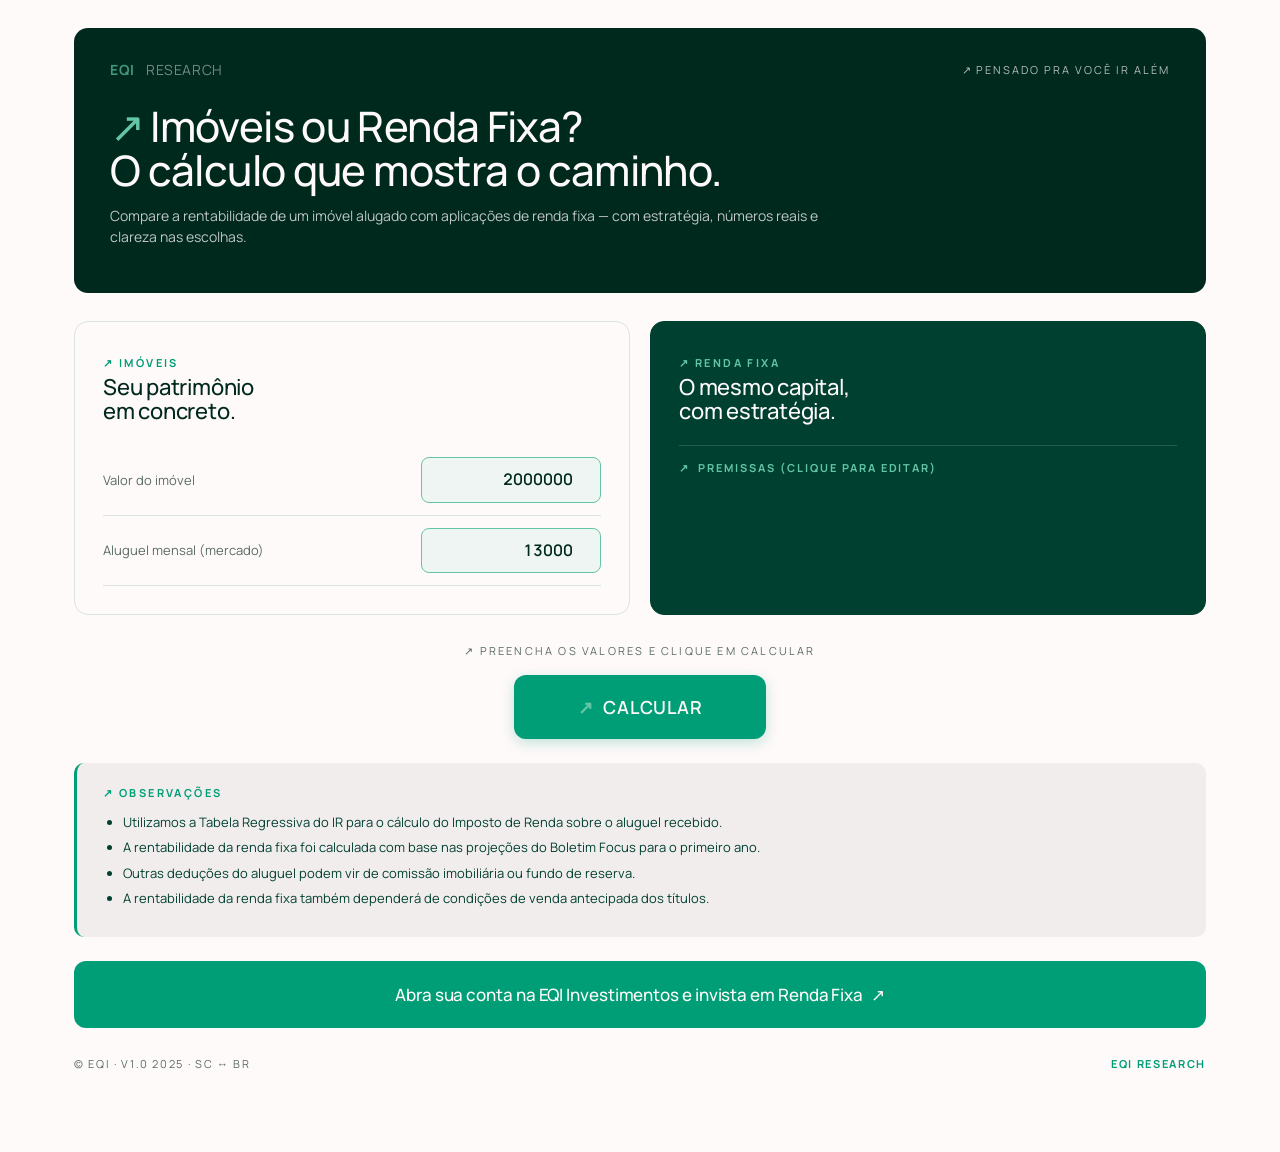
==== index.html @ 1bf3e89f "Add Calculadora de Imoveis x Renda Fixa (HTML) Versao web da planilha original com identidade visual" ====
<!DOCTYPE html>
<html lang="pt-BR">
<head>
<meta charset="UTF-8">
<meta name="viewport" content="width=device-width, initial-scale=1.0">
<title>Calculadora de Imóveis x Renda Fixa — EQI Research</title>
<link rel="preconnect" href="https://fonts.googleapis.com">
<link rel="preconnect" href="https://fonts.gstatic.com" crossorigin>
<link href="https://fonts.googleapis.com/css2?family=Manrope:wght@300;400;500;600;700;800&display=swap" rel="stylesheet">
<style>
  :root {
    /* EQI Brand Book v1.0 — Paleta institucional */
    --off-white:        #FFFAFA;
    --neutro-claro:     #F2EDED;
    --neutro-verde:     #D9E3E0;
    --verde-claro:      #63C6A5;
    --verde:            #009E76;   /* Verde institucional · Pantone 338 */
    --verde-escuro:     #004031;   /* Pantone 3405 */
    --verde-muito-esc:  #00291E;   /* Pantone 3425 */

    --ink:              var(--verde-muito-esc);
    --muted:            #5a6b66;
    --line:             #D9E3E0;
    --warn:             #b85c3a;

    --ff: 'Aeonik', 'Manrope', -apple-system, BlinkMacSystemFont, 'Segoe UI', Helvetica, Arial, sans-serif;
  }

  * { box-sizing: border-box; }
  html, body { margin: 0; padding: 0; }
  body {
    font-family: var(--ff);
    background: var(--off-white);
    color: var(--ink);
    line-height: 1.45;
    font-weight: 400;
    -webkit-font-smoothing: antialiased;
  }

  .wrap {
    max-width: 1180px;
    margin: 0 auto;
    padding: 28px 24px 80px;
  }

  /* ─── HEADER ─────────────────────────────────────────────── */
  header.brand {
    background: var(--verde-muito-esc);
    color: var(--off-white);
    border-radius: 14px;
    padding: 32px 36px;
    margin-bottom: 28px;
    position: relative;
    overflow: hidden;
  }
  .brand-top {
    display: flex;
    justify-content: space-between;
    align-items: center;
    font-size: 11px;
    letter-spacing: 0.18em;
    text-transform: uppercase;
    opacity: 0.7;
    margin-bottom: 24px;
  }
  .brand-mark {
    font-weight: 700;
    color: var(--verde-claro);
    letter-spacing: 0.04em;
    font-size: 14px;
  }
  .brand-mark span { color: var(--off-white); opacity: 0.65; font-weight: 400; margin-left: 8px; }
  header.brand h1 {
    margin: 0;
    font-size: clamp(28px, 4vw, 42px);
    font-weight: 500;
    letter-spacing: -0.015em;
    line-height: 1.05;
    max-width: 820px;
  }
  header.brand h1 .arrow { color: var(--verde-claro); margin-right: 6px; }
  .brand-sub {
    margin-top: 14px;
    font-size: 14px;
    opacity: 0.75;
    max-width: 720px;
  }

  /* ─── SECTION LABELS (chapéus em caixa alta) ─────────────── */
  .chapeu {
    display: inline-block;
    font-size: 11px;
    font-weight: 700;
    letter-spacing: 0.22em;
    text-transform: uppercase;
    color: var(--verde);
    margin-bottom: 4px;
  }

  /* ─── GRID PRINCIPAL ─────────────────────────────────────── */
  .grid {
    display: grid;
    grid-template-columns: 1fr 1fr;
    gap: 20px;
  }
  @media (max-width: 880px) { .grid { grid-template-columns: 1fr; } }

  .card {
    background: var(--off-white);
    border: 1px solid var(--line);
    border-radius: 14px;
    padding: 28px;
  }
  .card.dark {
    background: var(--verde-escuro);
    color: var(--off-white);
    border-color: var(--verde-escuro);
  }
  .card.dark .chapeu { color: var(--verde-claro); }
  .card.dark .row { border-color: rgba(255,250,250,0.12); }
  .card.dark .row label { color: rgba(255,250,250,0.7); }

  .card h2 {
    margin: 0 0 22px;
    font-size: 22px;
    font-weight: 500;
    letter-spacing: -0.01em;
    line-height: 1.1;
  }
  .card h2 .arrow { color: var(--verde-claro); margin-right: 4px; }

  /* ─── ROWS ───────────────────────────────────────────────── */
  .row {
    display: flex;
    justify-content: space-between;
    align-items: center;
    gap: 14px;
    padding: 12px 0;
    border-bottom: 1px solid var(--line);
  }
  .row:last-child { border-bottom: none; }
  .row label {
    color: var(--muted);
    font-size: 13px;
    flex: 1;
    font-weight: 400;
  }
  .row .val {
    font-weight: 600;
    font-size: 15px;
    text-align: right;
    font-variant-numeric: tabular-nums;
    min-width: 140px;
  }
  .row.highlight .val { font-size: 18px; color: var(--verde); font-weight: 700; }
  .card.dark .row.highlight .val { color: var(--verde-claro); }

  input[type=number] {
    width: 180px;
    padding: 10px 12px;
    border: 1px solid var(--verde-claro);
    background: rgba(99,198,165,0.10);
    border-radius: 8px;
    font: inherit;
    font-weight: 600;
    text-align: right;
    color: var(--verde-muito-esc);
    font-variant-numeric: tabular-nums;
    transition: all 0.15s;
  }
  input[type=number]:focus {
    outline: none;
    border-color: var(--verde);
    background: rgba(99,198,165,0.18);
    box-shadow: 0 0 0 3px rgba(0,158,118,0.15);
  }
  .card.dark input[type=number] {
    color: var(--off-white);
    background: rgba(99,198,165,0.12);
    border-color: rgba(99,198,165,0.45);
  }
  .card.dark input[type=number]:focus {
    background: rgba(99,198,165,0.22);
    border-color: var(--verde-claro);
    box-shadow: 0 0 0 3px rgba(99,198,165,0.20);
  }

  /* ─── HERO NUMBER (números expressivos — filosofia EQI) ──── */
  .hero-number {
    background: var(--neutro-verde);
    border-radius: 14px;
    padding: 24px 28px;
    margin: 20px 0;
    display: grid;
    grid-template-columns: 1fr 1fr;
    gap: 24px;
    align-items: end;
  }
  .hero-number .stat .lbl {
    font-size: 10px;
    letter-spacing: 0.2em;
    text-transform: uppercase;
    color: var(--verde-escuro);
    opacity: 0.7;
    margin-bottom: 6px;
  }
  .hero-number .stat .num {
    font-size: clamp(28px, 5vw, 44px);
    font-weight: 500;
    line-height: 1;
    color: var(--verde-muito-esc);
    letter-spacing: -0.02em;
    font-variant-numeric: tabular-nums;
  }
  .hero-number .stat .num small {
    font-size: 0.45em;
    color: var(--verde);
    font-weight: 600;
    margin-left: 6px;
    vertical-align: middle;
  }

  /* ─── RENDA FIXA CARDS ───────────────────────────────────── */
  .rf-grid {
    display: grid;
    grid-template-columns: repeat(3, 1fr);
    gap: 14px;
    margin-top: 20px;
  }
  @media (max-width: 760px) { .rf-grid { grid-template-columns: 1fr; } }
  .rf-card {
    border: 1px solid rgba(255,250,250,0.18);
    border-radius: 10px;
    padding: 18px;
    background: rgba(255,250,250,0.04);
  }
  .rf-card h3 {
    margin: 0 0 14px;
    font-size: 12px;
    text-transform: uppercase;
    letter-spacing: 0.12em;
    font-weight: 700;
    color: var(--verde-claro);
    padding-bottom: 10px;
    border-bottom: 1px solid rgba(255,250,250,0.12);
  }
  .rf-card .line {
    display: flex;
    justify-content: space-between;
    align-items: center;
    font-size: 12px;
    padding: 5px 0;
    color: rgba(255,250,250,0.85);
    font-variant-numeric: tabular-nums;
  }
  .rf-card .line span:first-child { color: rgba(255,250,250,0.55); }
  .rf-card .big {
    display: block;
    font-size: 24px;
    font-weight: 500;
    color: var(--off-white);
    margin-top: 10px;
    letter-spacing: -0.015em;
    line-height: 1.1;
    font-variant-numeric: tabular-nums;
  }
  .rf-card .compare {
    margin-top: 8px;
    padding-top: 8px;
    border-top: 1px solid rgba(255,250,250,0.12);
    display: flex;
    justify-content: space-between;
    font-size: 11px;
    text-transform: uppercase;
    letter-spacing: 0.12em;
  }
  .compare-pos { color: var(--verde-claro); font-weight: 700; }
  .compare-neg { color: #ff9b7a; font-weight: 700; }

  /* ─── CHART ──────────────────────────────────────────────── */
  .chart { margin-top: 20px; }
  .chart-row {
    display: grid;
    grid-template-columns: 180px 1fr 130px;
    gap: 14px;
    align-items: center;
    margin-bottom: 12px;
    font-size: 13px;
  }
  .chart-row .lbl-side {
    color: var(--verde-muito-esc);
    font-weight: 500;
  }
  .bar-track {
    background: var(--neutro-claro);
    border-radius: 4px;
    height: 28px;
    position: relative;
    overflow: hidden;
  }
  .bar-fill {
    height: 100%;
    border-radius: 4px;
    transition: width 0.35s cubic-bezier(.2,.7,.3,1);
  }
  .chart-val {
    text-align: right;
    font-weight: 600;
    font-variant-numeric: tabular-nums;
  }

  /* ─── DETAILS (premissas) ────────────────────────────────── */
  details {
    margin-top: 16px;
    border-top: 1px solid rgba(255,250,250,0.15);
    padding-top: 14px;
  }
  details summary {
    cursor: pointer;
    font-size: 11px;
    letter-spacing: 0.18em;
    text-transform: uppercase;
    font-weight: 700;
    color: var(--verde-claro);
    list-style: none;
  }
  details summary::before {
    content: '↗';
    margin-right: 8px;
    display: inline-block;
    transition: transform 0.2s;
  }
  details[open] summary::before { transform: rotate(90deg); }
  details summary::-webkit-details-marker { display: none; }
  details[open] summary { margin-bottom: 8px; }

  /* ─── NOTAS ──────────────────────────────────────────────── */
  .notes {
    background: var(--neutro-claro);
    border-left: 3px solid var(--verde);
    padding: 22px 26px;
    border-radius: 10px;
    margin-top: 24px;
    font-size: 13px;
    color: var(--verde-escuro);
  }
  .notes h3 {
    margin: 0 0 12px;
    font-size: 11px;
    letter-spacing: 0.22em;
    text-transform: uppercase;
    font-weight: 700;
    color: var(--verde);
  }
  .notes ul { margin: 0; padding-left: 20px; }
  .notes li { margin: 6px 0; line-height: 1.5; }

  /* ─── BOTÃO CALCULAR ─────────────────────────────────────── */
  .calc-wrap {
    margin-top: 28px;
    text-align: center;
  }
  .calc-hint {
    font-size: 11px;
    letter-spacing: 0.2em;
    text-transform: uppercase;
    color: var(--muted);
    margin: 0 0 16px;
  }
  .btn-calcular {
    background: var(--verde);
    color: var(--off-white);
    border: none;
    padding: 20px 64px;
    border-radius: 12px;
    font-family: inherit;
    font-size: 18px;
    font-weight: 600;
    letter-spacing: 0.04em;
    text-transform: uppercase;
    cursor: pointer;
    transition: background 0.15s, transform 0.15s, box-shadow 0.15s;
    box-shadow: 0 4px 14px rgba(0,158,118,0.25);
  }
  .btn-calcular:hover {
    background: var(--verde-escuro);
    transform: translateY(-2px);
    box-shadow: 0 6px 18px rgba(0,64,49,0.3);
  }
  .btn-calcular .arrow {
    margin-right: 10px;
    display: inline-block;
    color: var(--verde-claro);
  }
  body.results-hidden .result-block { display: none !important; }

  /* ─── CTA ────────────────────────────────────────────────── */
  .cta {
    background: var(--verde);
    color: var(--off-white);
    text-align: center;
    padding: 22px 28px;
    border-radius: 12px;
    margin-top: 24px;
    font-weight: 500;
    font-size: 17px;
    letter-spacing: -0.005em;
    cursor: pointer;
    transition: background 0.15s;
    border: none;
    width: 100%;
    font-family: inherit;
  }
  .cta:hover { background: var(--verde-escuro); }
  .cta .arrow { display: inline-block; margin-left: 8px; transition: transform 0.2s; }
  .cta:hover .arrow { transform: translate(4px, -4px); }

  /* ─── FOOTER ─────────────────────────────────────────────── */
  .footer {
    display: flex;
    justify-content: space-between;
    align-items: center;
    margin-top: 28px;
    font-size: 11px;
    letter-spacing: 0.15em;
    text-transform: uppercase;
    color: var(--muted);
  }
  .footer .mark {
    color: var(--verde);
    font-weight: 700;
  }
</style>
</head>
<body class="results-hidden">
<div class="wrap">

  <!-- HEADER -->
  <header class="brand">
    <div class="brand-top">
      <div class="brand-mark">EQI <span>Research</span></div>
      <div>↗ pensado pra você ir além</div>
    </div>
    <h1><span class="arrow">↗</span>Imóveis ou Renda Fixa?<br>O cálculo que mostra o caminho.</h1>
    <p class="brand-sub">Compare a rentabilidade de um imóvel alugado com aplicações de renda fixa — com estratégia, números reais e clareza nas escolhas.</p>
  </header>

  <!-- GRID -->
  <div class="grid">

    <!-- IMÓVEIS -->
    <div class="card">
      <span class="chapeu">↗ Imóveis</span>
      <h2>Seu patrimônio<br>em concreto.</h2>

      <div class="row">
        <label for="valorImovel">Valor do imóvel</label>
        <input type="number" id="valorImovel" value="2000000" min="0" step="10000">
      </div>
      <div class="row">
        <label for="aluguel">Aluguel mensal (mercado)</label>
        <input type="number" id="aluguel" value="13000" min="0" step="100">
      </div>

      <div class="hero-number result-block">
        <div class="stat">
          <div class="lbl">Valorização + Aluguel · 1 ano</div>
          <div class="num" id="outTotalImovel">—</div>
        </div>
        <div class="stat">
          <div class="lbl">% do valor do imóvel</div>
          <div class="num" id="outPctImovel">—<small>a.a.</small></div>
        </div>
      </div>

      <div class="row result-block"><label>Aluguel líquido (após IR)</label><div class="val" id="outAluguelLiq">—</div></div>
      <div class="row result-block"><label>Renda líquida anual</label><div class="val" id="outRendaAnual">—</div></div>
      <div class="row result-block"><label>Valorização do imóvel (IPCA · 1 ano)</label><div class="val" id="outValorizacao">—</div></div>
    </div>

    <!-- RENDA FIXA -->
    <div class="card dark">
      <span class="chapeu">↗ Renda Fixa</span>
      <h2>O mesmo capital,<br>com estratégia.</h2>

      <div class="rf-grid result-block">
        <div class="rf-card">
          <h3>CDB 100% CDI</h3>
          <div class="line"><span>Rent. mensal líq.</span><span id="cdbRentMes">—</span></div>
          <div class="line"><span>Rend. mensal médio</span><span id="cdbRendMes">—</span></div>
          <span class="big" id="cdbRendAno">—</span>
          <div class="compare"><span>vs. Imóvel</span><span id="cdbCompare">—</span></div>
        </div>
        <div class="rf-card">
          <h3>IPCA + 10%</h3>
          <div class="line"><span>Rent. mensal líq.</span><span id="ipcaRentMes">—</span></div>
          <div class="line"><span>Rend. mensal médio</span><span id="ipcaRendMes">—</span></div>
          <span class="big" id="ipcaRendAno">—</span>
          <div class="compare"><span>vs. Imóvel</span><span id="ipcaCompare">—</span></div>
        </div>
        <div class="rf-card">
          <h3>Prefixado 18% a.a.</h3>
          <div class="line"><span>Rent. mensal líq.</span><span id="preRentMes">—</span></div>
          <div class="line"><span>Rend. mensal médio</span><span id="preRendMes">—</span></div>
          <span class="big" id="preRendAno">—</span>
          <div class="compare"><span>vs. Imóvel</span><span id="preCompare">—</span></div>
        </div>
      </div>

      <details>
        <summary>Premissas (clique para editar)</summary>
        <div class="row">
          <label for="ipca">IPCA (% ao ano)</label>
          <input type="number" id="ipca" value="5.5" step="0.1">
        </div>
        <div class="row">
          <label for="spreadIpca">Spread IPCA+ (% ao ano)</label>
          <input type="number" id="spreadIpca" value="10" step="0.1">
        </div>
        <div class="row">
          <label for="cdi">CDI (% ao ano)</label>
          <input type="number" id="cdi" value="13.15" step="0.05">
        </div>
        <div class="row">
          <label for="prefixado">Prefixado (% ao ano)</label>
          <input type="number" id="prefixado" value="18" step="0.1">
        </div>
        <div class="row">
          <label for="aliquota">Alíquota IR Renda Fixa (>360 dias)</label>
          <input type="number" id="aliquota" value="17.5" step="0.5">
        </div>
      </details>
    </div>
  </div>

  <!-- BOTÃO CALCULAR -->
  <div class="calc-wrap">
    <p class="calc-hint" id="calcHint">↗ Preencha os valores e clique em calcular</p>
    <button class="btn-calcular" id="btnCalcular"><span class="arrow">↗</span>Calcular</button>
  </div>

  <!-- CHART -->
  <div class="card result-block" style="margin-top:20px">
    <span class="chapeu">↗ Comparativo</span>
    <h2>Rendimento mensal líquido,<br>lado a lado.</h2>
    <div class="chart" id="chart"></div>
  </div>

  <!-- NOTAS -->
  <div class="notes">
    <h3>↗ Observações</h3>
    <ul>
      <li>Utilizamos a Tabela Regressiva do IR para o cálculo do Imposto de Renda sobre o aluguel recebido.</li>
      <li>A rentabilidade da renda fixa foi calculada com base nas projeções do Boletim Focus para o primeiro ano.</li>
      <li>Outras deduções do aluguel podem vir de comissão imobiliária ou fundo de reserva.</li>
      <li>A rentabilidade da renda fixa também dependerá de condições de venda antecipada dos títulos.</li>
    </ul>
  </div>

  <!-- CTA -->
  <button class="cta">Abra sua conta na EQI Investimentos e invista em Renda Fixa<span class="arrow">↗</span></button>

  <!-- FOOTER -->
  <div class="footer">
    <div>© EQI · v1.0 2025 · SC ↔ BR</div>
    <div class="mark">EQI Research</div>
  </div>
</div>

<script>
const $ = (id) => document.getElementById(id);

const fmtBRL = (v) => isFinite(v)
  ? v.toLocaleString('pt-BR', { style: 'currency', currency: 'BRL', maximumFractionDigits: 2 })
  : '—';
const fmtBRLshort = (v) => isFinite(v)
  ? 'R$ ' + Math.round(v).toLocaleString('pt-BR')
  : '—';
const fmtPct = (v, dec = 2) => isFinite(v)
  ? (v * 100).toLocaleString('pt-BR', { minimumFractionDigits: dec, maximumFractionDigits: dec }) + '%'
  : '—';

// Tabela Regressiva IR sobre aluguel (mesmas faixas da planilha original)
function aluguelLiquido(aluguel) {
  if (aluguel < 2112) return aluguel;
  if (aluguel < 2826.65) return aluguel * 0.925;
  if (aluguel < 3751.05) return aluguel * 0.85;
  if (aluguel < 4664.68) return aluguel * 0.775;
  return aluguel * 0.725;
}

function calc() {
  const valorImovel = parseFloat($('valorImovel').value) || 0;
  const aluguel     = parseFloat($('aluguel').value) || 0;

  const ipca       = (parseFloat($('ipca').value)       || 0) / 100;
  const spreadIpca = (parseFloat($('spreadIpca').value) || 0) / 100;
  const cdi        = (parseFloat($('cdi').value)        || 0) / 100;
  const prefixado  = (parseFloat($('prefixado').value)  || 0) / 100;
  const aliq       = (parseFloat($('aliquota').value)   || 0) / 100;

  // ---- IMÓVEL ----
  const pctImovel    = valorImovel > 0 ? aluguel / valorImovel : 0;
  const aluguelLiq   = aluguelLiquido(aluguel);
  const rendaAnual   = aluguelLiq * 12;
  const valorizacao  = valorImovel * ipca;
  const totalImovel  = rendaAnual + valorizacao;

  $('outPctImovel').innerHTML     = fmtPct(pctImovel * 12, 2) + '<small>a.a.</small>';
  $('outAluguelLiq').textContent  = fmtBRL(aluguelLiq);
  $('outRendaAnual').textContent  = fmtBRL(rendaAnual);
  $('outValorizacao').textContent = fmtBRL(valorizacao);
  $('outTotalImovel').textContent = fmtBRLshort(totalImovel);

  // ---- RENDA FIXA ----
  const cdbAA  = cdi * (1 - aliq);
  const ipcaAA = ((1 + ipca) * (1 + spreadIpca) - 1) * (1 - aliq);
  const preAA  = prefixado * (1 - aliq);
  const toMes  = (aa) => Math.pow(1 + aa, 1/12) - 1;

  const opts = [
    { key: 'cdb',  rateAA: cdbAA,  rateMes: toMes(cdbAA)  },
    { key: 'ipca', rateAA: ipcaAA, rateMes: toMes(ipcaAA) },
    { key: 'pre',  rateAA: preAA,  rateMes: toMes(preAA)  }
  ];

  opts.forEach(o => {
    o.rendMes  = valorImovel * o.rateMes;
    o.rendAno  = valorImovel * o.rateAA;
    o.vsImovel = totalImovel !== 0 ? (o.rendAno - totalImovel) / totalImovel : 0;

    $(o.key + 'RentMes').textContent = fmtPct(o.rateMes, 3);
    $(o.key + 'RendMes').textContent = fmtBRL(o.rendMes);
    $(o.key + 'RendAno').textContent = fmtBRLshort(o.rendAno);

    const cmp = $(o.key + 'Compare');
    cmp.textContent = (o.vsImovel >= 0 ? '+' : '') + fmtPct(o.vsImovel, 1);
    cmp.className   = o.vsImovel >= 0 ? 'compare-pos' : 'compare-neg';
  });

  // ---- CHART ----
  const chartData = [
    { label: 'Imóvel (aluguel líq.)', value: aluguelLiq,      color: 'var(--verde-muito-esc)' },
    { label: 'CDB 100% CDI',          value: opts[0].rendMes, color: 'var(--verde-escuro)'    },
    { label: 'IPCA + 10%',            value: opts[1].rendMes, color: 'var(--verde)'           },
    { label: 'Prefixado 18%',         value: opts[2].rendMes, color: 'var(--verde-claro)'     }
  ];
  const max = Math.max(...chartData.map(d => d.value), 1);
  $('chart').innerHTML = chartData.map(d => `
    <div class="chart-row">
      <div class="lbl-side">${d.label}</div>
      <div class="bar-track">
        <div class="bar-fill" style="width:${(d.value / max * 100).toFixed(1)}%; background:${d.color};"></div>
      </div>
      <div class="chart-val">${fmtBRL(d.value)}</div>
    </div>
  `).join('');
}

document.getElementById('btnCalcular').addEventListener('click', () => {
  calc();
  document.body.classList.remove('results-hidden');
  const hint = document.getElementById('calcHint');
  if (hint) hint.textContent = '↗ Recalcule sempre que ajustar os valores';
  document.getElementById('btnCalcular').textContent = 'Recalcular ↗';
  document.querySelector('.result-block').scrollIntoView({ behavior: 'smooth', block: 'nearest' });
});
</script>
</body>
</html>
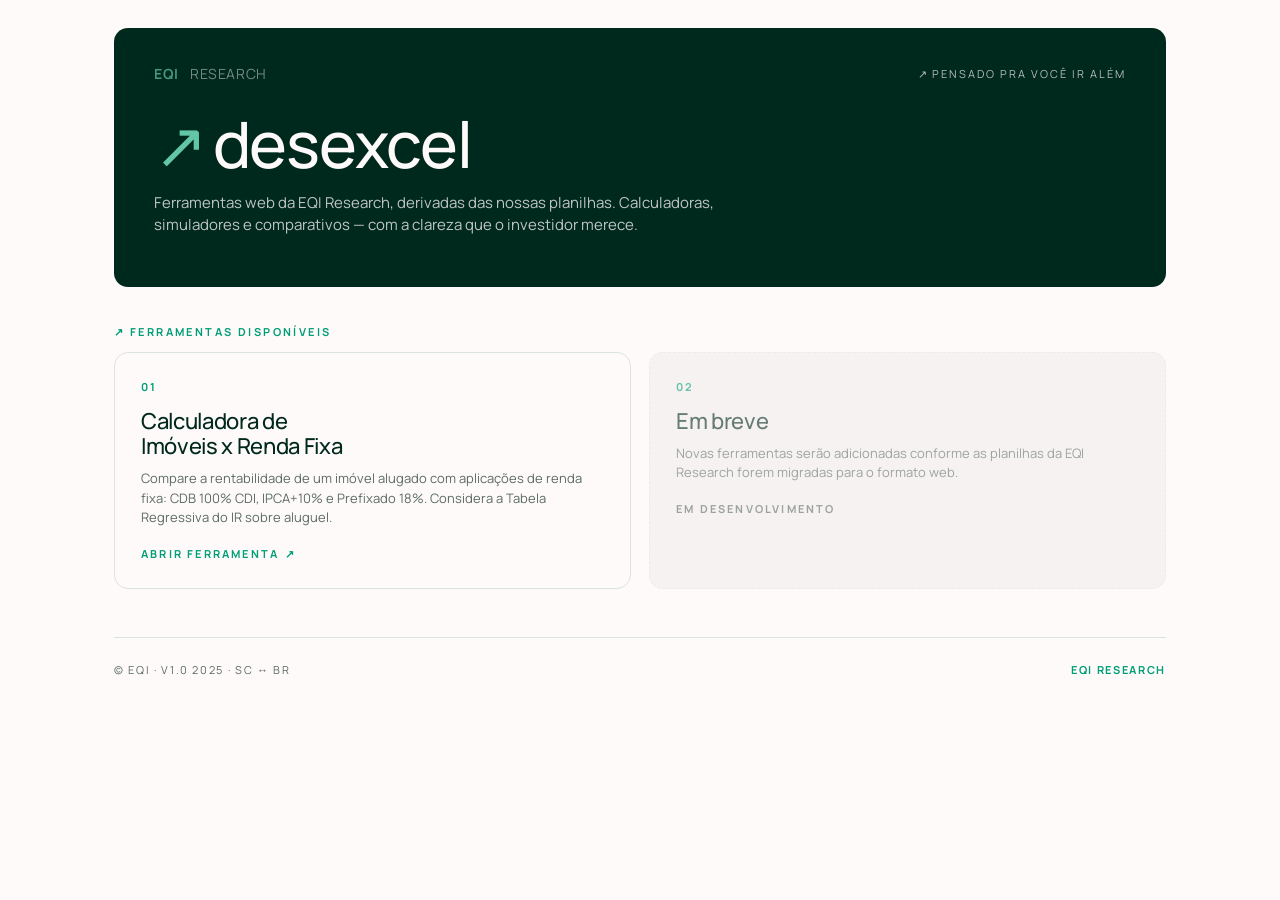
==== commit 4e1f5a09: "Reestrutura repo, logging via Google Sheets e exportacao PDF - Reestrutura: raiz vira landing (index" ====
--- a/index.html
+++ b/index.html
@@ -3,29 +3,24 @@
 <head>
 <meta charset="UTF-8">
 <meta name="viewport" content="width=device-width, initial-scale=1.0">
-<title>Calculadora de Imóveis x Renda Fixa — EQI Research</title>
+<title>desexcel — ferramentas EQI Research</title>
 <link rel="preconnect" href="https://fonts.googleapis.com">
 <link rel="preconnect" href="https://fonts.gstatic.com" crossorigin>
 <link href="https://fonts.googleapis.com/css2?family=Manrope:wght@300;400;500;600;700;800&display=swap" rel="stylesheet">
 <style>
   :root {
-    /* EQI Brand Book v1.0 — Paleta institucional */
     --off-white:        #FFFAFA;
     --neutro-claro:     #F2EDED;
     --neutro-verde:     #D9E3E0;
     --verde-claro:      #63C6A5;
-    --verde:            #009E76;   /* Verde institucional · Pantone 338 */
-    --verde-escuro:     #004031;   /* Pantone 3405 */
-    --verde-muito-esc:  #00291E;   /* Pantone 3425 */
-
+    --verde:            #009E76;
+    --verde-escuro:     #004031;
+    --verde-muito-esc:  #00291E;
     --ink:              var(--verde-muito-esc);
     --muted:            #5a6b66;
     --line:             #D9E3E0;
-    --warn:             #b85c3a;
-
     --ff: 'Aeonik', 'Manrope', -apple-system, BlinkMacSystemFont, 'Segoe UI', Helvetica, Arial, sans-serif;
   }
-
   * { box-sizing: border-box; }
   html, body { margin: 0; padding: 0; }
   body {
@@ -33,25 +28,19 @@
     background: var(--off-white);
     color: var(--ink);
     line-height: 1.45;
-    font-weight: 400;
     -webkit-font-smoothing: antialiased;
   }
-
   .wrap {
-    max-width: 1180px;
+    max-width: 1100px;
     margin: 0 auto;
     padding: 28px 24px 80px;
   }
-
-  /* ─── HEADER ─────────────────────────────────────────────── */
   header.brand {
     background: var(--verde-muito-esc);
     color: var(--off-white);
     border-radius: 14px;
-    padding: 32px 36px;
-    margin-bottom: 28px;
-    position: relative;
-    overflow: hidden;
+    padding: 36px 40px;
+    margin-bottom: 32px;
   }
   .brand-top {
     display: flex;
@@ -61,7 +50,7 @@
     letter-spacing: 0.18em;
     text-transform: uppercase;
     opacity: 0.7;
-    margin-bottom: 24px;
+    margin-bottom: 28px;
   }
   .brand-mark {
     font-weight: 700;
@@ -72,21 +61,19 @@
   .brand-mark span { color: var(--off-white); opacity: 0.65; font-weight: 400; margin-left: 8px; }
   header.brand h1 {
     margin: 0;
-    font-size: clamp(28px, 4vw, 42px);
+    font-size: clamp(36px, 6vw, 64px);
     font-weight: 500;
-    letter-spacing: -0.015em;
-    line-height: 1.05;
-    max-width: 820px;
+    letter-spacing: -0.02em;
+    line-height: 1;
   }
   header.brand h1 .arrow { color: var(--verde-claro); margin-right: 6px; }
-  .brand-sub {
-    margin-top: 14px;
-    font-size: 14px;
+  header.brand .sub {
+    margin-top: 16px;
+    font-size: 15px;
     opacity: 0.75;
-    max-width: 720px;
-  }
-
-  /* ─── SECTION LABELS (chapéus em caixa alta) ─────────────── */
+    max-width: 640px;
+  }
+
   .chapeu {
     display: inline-block;
     font-size: 11px;
@@ -94,577 +81,143 @@
     letter-spacing: 0.22em;
     text-transform: uppercase;
     color: var(--verde);
-    margin-bottom: 4px;
-  }
-
-  /* ─── GRID PRINCIPAL ─────────────────────────────────────── */
-  .grid {
+    margin-bottom: 12px;
+  }
+
+  .tools {
     display: grid;
-    grid-template-columns: 1fr 1fr;
-    gap: 20px;
-  }
-  @media (max-width: 880px) { .grid { grid-template-columns: 1fr; } }
-
-  .card {
+    grid-template-columns: repeat(auto-fill, minmax(340px, 1fr));
+    gap: 18px;
+  }
+  .tool {
+    display: block;
     background: var(--off-white);
     border: 1px solid var(--line);
     border-radius: 14px;
-    padding: 28px;
-  }
-  .card.dark {
-    background: var(--verde-escuro);
-    color: var(--off-white);
-    border-color: var(--verde-escuro);
-  }
-  .card.dark .chapeu { color: var(--verde-claro); }
-  .card.dark .row { border-color: rgba(255,250,250,0.12); }
-  .card.dark .row label { color: rgba(255,250,250,0.7); }
-
-  .card h2 {
-    margin: 0 0 22px;
+    padding: 26px;
+    text-decoration: none;
+    color: var(--ink);
+    transition: all 0.15s;
+    position: relative;
+  }
+  .tool:hover {
+    border-color: var(--verde);
+    transform: translateY(-2px);
+    box-shadow: 0 8px 24px rgba(0,64,49,0.08);
+  }
+  .tool .num {
+    font-size: 11px;
+    letter-spacing: 0.2em;
+    text-transform: uppercase;
+    color: var(--verde);
+    font-weight: 700;
+    margin-bottom: 14px;
+  }
+  .tool h2 {
+    margin: 0 0 10px;
     font-size: 22px;
     font-weight: 500;
-    letter-spacing: -0.01em;
-    line-height: 1.1;
-  }
-  .card h2 .arrow { color: var(--verde-claro); margin-right: 4px; }
-
-  /* ─── ROWS ───────────────────────────────────────────────── */
-  .row {
+    letter-spacing: -0.015em;
+    line-height: 1.15;
+  }
+  .tool p {
+    margin: 0 0 18px;
+    font-size: 13px;
+    color: var(--muted);
+    line-height: 1.5;
+  }
+  .tool .go {
+    font-size: 11px;
+    letter-spacing: 0.2em;
+    text-transform: uppercase;
+    color: var(--verde);
+    font-weight: 700;
     display: flex;
-    justify-content: space-between;
     align-items: center;
-    gap: 14px;
-    padding: 12px 0;
-    border-bottom: 1px solid var(--line);
-  }
-  .row:last-child { border-bottom: none; }
-  .row label {
-    color: var(--muted);
-    font-size: 13px;
-    flex: 1;
-    font-weight: 400;
-  }
-  .row .val {
-    font-weight: 600;
-    font-size: 15px;
-    text-align: right;
-    font-variant-numeric: tabular-nums;
-    min-width: 140px;
-  }
-  .row.highlight .val { font-size: 18px; color: var(--verde); font-weight: 700; }
-  .card.dark .row.highlight .val { color: var(--verde-claro); }
-
-  input[type=number] {
-    width: 180px;
-    padding: 10px 12px;
-    border: 1px solid var(--verde-claro);
-    background: rgba(99,198,165,0.10);
-    border-radius: 8px;
-    font: inherit;
-    font-weight: 600;
-    text-align: right;
-    color: var(--verde-muito-esc);
-    font-variant-numeric: tabular-nums;
-    transition: all 0.15s;
-  }
-  input[type=number]:focus {
-    outline: none;
-    border-color: var(--verde);
-    background: rgba(99,198,165,0.18);
-    box-shadow: 0 0 0 3px rgba(0,158,118,0.15);
-  }
-  .card.dark input[type=number] {
-    color: var(--off-white);
-    background: rgba(99,198,165,0.12);
-    border-color: rgba(99,198,165,0.45);
-  }
-  .card.dark input[type=number]:focus {
-    background: rgba(99,198,165,0.22);
-    border-color: var(--verde-claro);
-    box-shadow: 0 0 0 3px rgba(99,198,165,0.20);
-  }
-
-  /* ─── HERO NUMBER (números expressivos — filosofia EQI) ──── */
-  .hero-number {
-    background: var(--neutro-verde);
-    border-radius: 14px;
-    padding: 24px 28px;
-    margin: 20px 0;
-    display: grid;
-    grid-template-columns: 1fr 1fr;
-    gap: 24px;
-    align-items: end;
-  }
-  .hero-number .stat .lbl {
-    font-size: 10px;
-    letter-spacing: 0.2em;
-    text-transform: uppercase;
-    color: var(--verde-escuro);
-    opacity: 0.7;
-    margin-bottom: 6px;
-  }
-  .hero-number .stat .num {
-    font-size: clamp(28px, 5vw, 44px);
-    font-weight: 500;
-    line-height: 1;
-    color: var(--verde-muito-esc);
-    letter-spacing: -0.02em;
-    font-variant-numeric: tabular-nums;
-  }
-  .hero-number .stat .num small {
-    font-size: 0.45em;
-    color: var(--verde);
-    font-weight: 600;
-    margin-left: 6px;
-    vertical-align: middle;
-  }
-
-  /* ─── RENDA FIXA CARDS ───────────────────────────────────── */
-  .rf-grid {
-    display: grid;
-    grid-template-columns: repeat(3, 1fr);
-    gap: 14px;
-    margin-top: 20px;
-  }
-  @media (max-width: 760px) { .rf-grid { grid-template-columns: 1fr; } }
-  .rf-card {
-    border: 1px solid rgba(255,250,250,0.18);
-    border-radius: 10px;
-    padding: 18px;
-    background: rgba(255,250,250,0.04);
-  }
-  .rf-card h3 {
-    margin: 0 0 14px;
-    font-size: 12px;
-    text-transform: uppercase;
-    letter-spacing: 0.12em;
-    font-weight: 700;
-    color: var(--verde-claro);
-    padding-bottom: 10px;
-    border-bottom: 1px solid rgba(255,250,250,0.12);
-  }
-  .rf-card .line {
-    display: flex;
-    justify-content: space-between;
-    align-items: center;
-    font-size: 12px;
-    padding: 5px 0;
-    color: rgba(255,250,250,0.85);
-    font-variant-numeric: tabular-nums;
-  }
-  .rf-card .line span:first-child { color: rgba(255,250,250,0.55); }
-  .rf-card .big {
-    display: block;
-    font-size: 24px;
-    font-weight: 500;
-    color: var(--off-white);
-    margin-top: 10px;
-    letter-spacing: -0.015em;
-    line-height: 1.1;
-    font-variant-numeric: tabular-nums;
-  }
-  .rf-card .compare {
-    margin-top: 8px;
-    padding-top: 8px;
-    border-top: 1px solid rgba(255,250,250,0.12);
-    display: flex;
-    justify-content: space-between;
-    font-size: 11px;
-    text-transform: uppercase;
-    letter-spacing: 0.12em;
-  }
-  .compare-pos { color: var(--verde-claro); font-weight: 700; }
-  .compare-neg { color: #ff9b7a; font-weight: 700; }
-
-  /* ─── CHART ──────────────────────────────────────────────── */
-  .chart { margin-top: 20px; }
-  .chart-row {
-    display: grid;
-    grid-template-columns: 180px 1fr 130px;
-    gap: 14px;
-    align-items: center;
-    margin-bottom: 12px;
-    font-size: 13px;
-  }
-  .chart-row .lbl-side {
-    color: var(--verde-muito-esc);
-    font-weight: 500;
-  }
-  .bar-track {
+    gap: 6px;
+  }
+  .tool .go .arrow {
+    transition: transform 0.2s;
+    display: inline-block;
+  }
+  .tool:hover .go .arrow { transform: translate(4px, -4px); }
+
+  .tool.soon {
     background: var(--neutro-claro);
-    border-radius: 4px;
-    height: 28px;
-    position: relative;
-    overflow: hidden;
-  }
-  .bar-fill {
-    height: 100%;
-    border-radius: 4px;
-    transition: width 0.35s cubic-bezier(.2,.7,.3,1);
-  }
-  .chart-val {
-    text-align: right;
-    font-weight: 600;
-    font-variant-numeric: tabular-nums;
-  }
-
-  /* ─── DETAILS (premissas) ────────────────────────────────── */
-  details {
-    margin-top: 16px;
-    border-top: 1px solid rgba(255,250,250,0.15);
-    padding-top: 14px;
-  }
-  details summary {
-    cursor: pointer;
-    font-size: 11px;
-    letter-spacing: 0.18em;
-    text-transform: uppercase;
-    font-weight: 700;
-    color: var(--verde-claro);
-    list-style: none;
-  }
-  details summary::before {
-    content: '↗';
-    margin-right: 8px;
-    display: inline-block;
-    transition: transform 0.2s;
-  }
-  details[open] summary::before { transform: rotate(90deg); }
-  details summary::-webkit-details-marker { display: none; }
-  details[open] summary { margin-bottom: 8px; }
-
-  /* ─── NOTAS ──────────────────────────────────────────────── */
-  .notes {
-    background: var(--neutro-claro);
-    border-left: 3px solid var(--verde);
-    padding: 22px 26px;
-    border-radius: 10px;
-    margin-top: 24px;
-    font-size: 13px;
-    color: var(--verde-escuro);
-  }
-  .notes h3 {
-    margin: 0 0 12px;
+    border-style: dashed;
+    pointer-events: none;
+    opacity: 0.6;
+  }
+  .tool.soon:hover {
+    transform: none;
+    box-shadow: none;
+    border-color: var(--line);
+  }
+  .tool.soon .go { color: var(--muted); }
+
+  .section {
+    margin-top: 40px;
+  }
+  .section h3 {
     font-size: 11px;
     letter-spacing: 0.22em;
     text-transform: uppercase;
-    font-weight: 700;
-    color: var(--verde);
-  }
-  .notes ul { margin: 0; padding-left: 20px; }
-  .notes li { margin: 6px 0; line-height: 1.5; }
-
-  /* ─── BOTÃO CALCULAR ─────────────────────────────────────── */
-  .calc-wrap {
-    margin-top: 28px;
-    text-align: center;
-  }
-  .calc-hint {
-    font-size: 11px;
-    letter-spacing: 0.2em;
-    text-transform: uppercase;
-    color: var(--muted);
+    color: var(--verde);
     margin: 0 0 16px;
-  }
-  .btn-calcular {
-    background: var(--verde);
-    color: var(--off-white);
-    border: none;
-    padding: 20px 64px;
-    border-radius: 12px;
-    font-family: inherit;
-    font-size: 18px;
-    font-weight: 600;
-    letter-spacing: 0.04em;
-    text-transform: uppercase;
-    cursor: pointer;
-    transition: background 0.15s, transform 0.15s, box-shadow 0.15s;
-    box-shadow: 0 4px 14px rgba(0,158,118,0.25);
-  }
-  .btn-calcular:hover {
-    background: var(--verde-escuro);
-    transform: translateY(-2px);
-    box-shadow: 0 6px 18px rgba(0,64,49,0.3);
-  }
-  .btn-calcular .arrow {
-    margin-right: 10px;
-    display: inline-block;
-    color: var(--verde-claro);
-  }
-  body.results-hidden .result-block { display: none !important; }
-
-  /* ─── CTA ────────────────────────────────────────────────── */
-  .cta {
-    background: var(--verde);
-    color: var(--off-white);
-    text-align: center;
-    padding: 22px 28px;
-    border-radius: 12px;
-    margin-top: 24px;
-    font-weight: 500;
-    font-size: 17px;
-    letter-spacing: -0.005em;
-    cursor: pointer;
-    transition: background 0.15s;
-    border: none;
-    width: 100%;
-    font-family: inherit;
-  }
-  .cta:hover { background: var(--verde-escuro); }
-  .cta .arrow { display: inline-block; margin-left: 8px; transition: transform 0.2s; }
-  .cta:hover .arrow { transform: translate(4px, -4px); }
-
-  /* ─── FOOTER ─────────────────────────────────────────────── */
+    font-weight: 700;
+  }
+
   .footer {
     display: flex;
     justify-content: space-between;
     align-items: center;
-    margin-top: 28px;
+    margin-top: 48px;
+    padding-top: 24px;
+    border-top: 1px solid var(--line);
     font-size: 11px;
     letter-spacing: 0.15em;
     text-transform: uppercase;
     color: var(--muted);
   }
-  .footer .mark {
-    color: var(--verde);
-    font-weight: 700;
-  }
+  .footer .mark { color: var(--verde); font-weight: 700; }
 </style>
 </head>
-<body class="results-hidden">
+<body>
 <div class="wrap">
 
-  <!-- HEADER -->
   <header class="brand">
     <div class="brand-top">
       <div class="brand-mark">EQI <span>Research</span></div>
       <div>↗ pensado pra você ir além</div>
     </div>
-    <h1><span class="arrow">↗</span>Imóveis ou Renda Fixa?<br>O cálculo que mostra o caminho.</h1>
-    <p class="brand-sub">Compare a rentabilidade de um imóvel alugado com aplicações de renda fixa — com estratégia, números reais e clareza nas escolhas.</p>
+    <h1><span class="arrow">↗</span>desexcel</h1>
+    <p class="sub">Ferramentas web da EQI Research, derivadas das nossas planilhas. Calculadoras, simuladores e comparativos — com a clareza que o investidor merece.</p>
   </header>
 
-  <!-- GRID -->
-  <div class="grid">
-
-    <!-- IMÓVEIS -->
-    <div class="card">
-      <span class="chapeu">↗ Imóveis</span>
-      <h2>Seu patrimônio<br>em concreto.</h2>
-
-      <div class="row">
-        <label for="valorImovel">Valor do imóvel</label>
-        <input type="number" id="valorImovel" value="2000000" min="0" step="10000">
-      </div>
-      <div class="row">
-        <label for="aluguel">Aluguel mensal (mercado)</label>
-        <input type="number" id="aluguel" value="13000" min="0" step="100">
-      </div>
-
-      <div class="hero-number result-block">
-        <div class="stat">
-          <div class="lbl">Valorização + Aluguel · 1 ano</div>
-          <div class="num" id="outTotalImovel">—</div>
-        </div>
-        <div class="stat">
-          <div class="lbl">% do valor do imóvel</div>
-          <div class="num" id="outPctImovel">—<small>a.a.</small></div>
-        </div>
-      </div>
-
-      <div class="row result-block"><label>Aluguel líquido (após IR)</label><div class="val" id="outAluguelLiq">—</div></div>
-      <div class="row result-block"><label>Renda líquida anual</label><div class="val" id="outRendaAnual">—</div></div>
-      <div class="row result-block"><label>Valorização do imóvel (IPCA · 1 ano)</label><div class="val" id="outValorizacao">—</div></div>
+  <span class="chapeu">↗ Ferramentas disponíveis</span>
+
+  <div class="tools">
+
+    <a class="tool" href="./imoveisxrendafixa/">
+      <div class="num">01</div>
+      <h2>Calculadora de<br>Imóveis x Renda Fixa</h2>
+      <p>Compare a rentabilidade de um imóvel alugado com aplicações de renda fixa: CDB 100% CDI, IPCA+10% e Prefixado 18%. Considera a Tabela Regressiva do IR sobre aluguel.</p>
+      <div class="go">Abrir ferramenta <span class="arrow">↗</span></div>
+    </a>
+
+    <div class="tool soon">
+      <div class="num">02</div>
+      <h2>Em breve</h2>
+      <p>Novas ferramentas serão adicionadas conforme as planilhas da EQI Research forem migradas para o formato web.</p>
+      <div class="go">Em desenvolvimento</div>
     </div>
 
-    <!-- RENDA FIXA -->
-    <div class="card dark">
-      <span class="chapeu">↗ Renda Fixa</span>
-      <h2>O mesmo capital,<br>com estratégia.</h2>
-
-      <div class="rf-grid result-block">
-        <div class="rf-card">
-          <h3>CDB 100% CDI</h3>
-          <div class="line"><span>Rent. mensal líq.</span><span id="cdbRentMes">—</span></div>
-          <div class="line"><span>Rend. mensal médio</span><span id="cdbRendMes">—</span></div>
-          <span class="big" id="cdbRendAno">—</span>
-          <div class="compare"><span>vs. Imóvel</span><span id="cdbCompare">—</span></div>
-        </div>
-        <div class="rf-card">
-          <h3>IPCA + 10%</h3>
-          <div class="line"><span>Rent. mensal líq.</span><span id="ipcaRentMes">—</span></div>
-          <div class="line"><span>Rend. mensal médio</span><span id="ipcaRendMes">—</span></div>
-          <span class="big" id="ipcaRendAno">—</span>
-          <div class="compare"><span>vs. Imóvel</span><span id="ipcaCompare">—</span></div>
-        </div>
-        <div class="rf-card">
-          <h3>Prefixado 18% a.a.</h3>
-          <div class="line"><span>Rent. mensal líq.</span><span id="preRentMes">—</span></div>
-          <div class="line"><span>Rend. mensal médio</span><span id="preRendMes">—</span></div>
-          <span class="big" id="preRendAno">—</span>
-          <div class="compare"><span>vs. Imóvel</span><span id="preCompare">—</span></div>
-        </div>
-      </div>
-
-      <details>
-        <summary>Premissas (clique para editar)</summary>
-        <div class="row">
-          <label for="ipca">IPCA (% ao ano)</label>
-          <input type="number" id="ipca" value="5.5" step="0.1">
-        </div>
-        <div class="row">
-          <label for="spreadIpca">Spread IPCA+ (% ao ano)</label>
-          <input type="number" id="spreadIpca" value="10" step="0.1">
-        </div>
-        <div class="row">
-          <label for="cdi">CDI (% ao ano)</label>
-          <input type="number" id="cdi" value="13.15" step="0.05">
-        </div>
-        <div class="row">
-          <label for="prefixado">Prefixado (% ao ano)</label>
-          <input type="number" id="prefixado" value="18" step="0.1">
-        </div>
-        <div class="row">
-          <label for="aliquota">Alíquota IR Renda Fixa (>360 dias)</label>
-          <input type="number" id="aliquota" value="17.5" step="0.5">
-        </div>
-      </details>
-    </div>
   </div>
 
-  <!-- BOTÃO CALCULAR -->
-  <div class="calc-wrap">
-    <p class="calc-hint" id="calcHint">↗ Preencha os valores e clique em calcular</p>
-    <button class="btn-calcular" id="btnCalcular"><span class="arrow">↗</span>Calcular</button>
-  </div>
-
-  <!-- CHART -->
-  <div class="card result-block" style="margin-top:20px">
-    <span class="chapeu">↗ Comparativo</span>
-    <h2>Rendimento mensal líquido,<br>lado a lado.</h2>
-    <div class="chart" id="chart"></div>
-  </div>
-
-  <!-- NOTAS -->
-  <div class="notes">
-    <h3>↗ Observações</h3>
-    <ul>
-      <li>Utilizamos a Tabela Regressiva do IR para o cálculo do Imposto de Renda sobre o aluguel recebido.</li>
-      <li>A rentabilidade da renda fixa foi calculada com base nas projeções do Boletim Focus para o primeiro ano.</li>
-      <li>Outras deduções do aluguel podem vir de comissão imobiliária ou fundo de reserva.</li>
-      <li>A rentabilidade da renda fixa também dependerá de condições de venda antecipada dos títulos.</li>
-    </ul>
-  </div>
-
-  <!-- CTA -->
-  <button class="cta">Abra sua conta na EQI Investimentos e invista em Renda Fixa<span class="arrow">↗</span></button>
-
-  <!-- FOOTER -->
   <div class="footer">
     <div>© EQI · v1.0 2025 · SC ↔ BR</div>
     <div class="mark">EQI Research</div>
   </div>
 </div>
-
-<script>
-const $ = (id) => document.getElementById(id);
-
-const fmtBRL = (v) => isFinite(v)
-  ? v.toLocaleString('pt-BR', { style: 'currency', currency: 'BRL', maximumFractionDigits: 2 })
-  : '—';
-const fmtBRLshort = (v) => isFinite(v)
-  ? 'R$ ' + Math.round(v).toLocaleString('pt-BR')
-  : '—';
-const fmtPct = (v, dec = 2) => isFinite(v)
-  ? (v * 100).toLocaleString('pt-BR', { minimumFractionDigits: dec, maximumFractionDigits: dec }) + '%'
-  : '—';
-
-// Tabela Regressiva IR sobre aluguel (mesmas faixas da planilha original)
-function aluguelLiquido(aluguel) {
-  if (aluguel < 2112) return aluguel;
-  if (aluguel < 2826.65) return aluguel * 0.925;
-  if (aluguel < 3751.05) return aluguel * 0.85;
-  if (aluguel < 4664.68) return aluguel * 0.775;
-  return aluguel * 0.725;
-}
-
-function calc() {
-  const valorImovel = parseFloat($('valorImovel').value) || 0;
-  const aluguel     = parseFloat($('aluguel').value) || 0;
-
-  const ipca       = (parseFloat($('ipca').value)       || 0) / 100;
-  const spreadIpca = (parseFloat($('spreadIpca').value) || 0) / 100;
-  const cdi        = (parseFloat($('cdi').value)        || 0) / 100;
-  const prefixado  = (parseFloat($('prefixado').value)  || 0) / 100;
-  const aliq       = (parseFloat($('aliquota').value)   || 0) / 100;
-
-  // ---- IMÓVEL ----
-  const pctImovel    = valorImovel > 0 ? aluguel / valorImovel : 0;
-  const aluguelLiq   = aluguelLiquido(aluguel);
-  const rendaAnual   = aluguelLiq * 12;
-  const valorizacao  = valorImovel * ipca;
-  const totalImovel  = rendaAnual + valorizacao;
-
-  $('outPctImovel').innerHTML     = fmtPct(pctImovel * 12, 2) + '<small>a.a.</small>';
-  $('outAluguelLiq').textContent  = fmtBRL(aluguelLiq);
-  $('outRendaAnual').textContent  = fmtBRL(rendaAnual);
-  $('outValorizacao').textContent = fmtBRL(valorizacao);
-  $('outTotalImovel').textContent = fmtBRLshort(totalImovel);
-
-  // ---- RENDA FIXA ----
-  const cdbAA  = cdi * (1 - aliq);
-  const ipcaAA = ((1 + ipca) * (1 + spreadIpca) - 1) * (1 - aliq);
-  const preAA  = prefixado * (1 - aliq);
-  const toMes  = (aa) => Math.pow(1 + aa, 1/12) - 1;
-
-  const opts = [
-    { key: 'cdb',  rateAA: cdbAA,  rateMes: toMes(cdbAA)  },
-    { key: 'ipca', rateAA: ipcaAA, rateMes: toMes(ipcaAA) },
-    { key: 'pre',  rateAA: preAA,  rateMes: toMes(preAA)  }
-  ];
-
-  opts.forEach(o => {
-    o.rendMes  = valorImovel * o.rateMes;
-    o.rendAno  = valorImovel * o.rateAA;
-    o.vsImovel = totalImovel !== 0 ? (o.rendAno - totalImovel) / totalImovel : 0;
-
-    $(o.key + 'RentMes').textContent = fmtPct(o.rateMes, 3);
-    $(o.key + 'RendMes').textContent = fmtBRL(o.rendMes);
-    $(o.key + 'RendAno').textContent = fmtBRLshort(o.rendAno);
-
-    const cmp = $(o.key + 'Compare');
-    cmp.textContent = (o.vsImovel >= 0 ? '+' : '') + fmtPct(o.vsImovel, 1);
-    cmp.className   = o.vsImovel >= 0 ? 'compare-pos' : 'compare-neg';
-  });
-
-  // ---- CHART ----
-  const chartData = [
-    { label: 'Imóvel (aluguel líq.)', value: aluguelLiq,      color: 'var(--verde-muito-esc)' },
-    { label: 'CDB 100% CDI',          value: opts[0].rendMes, color: 'var(--verde-escuro)'    },
-    { label: 'IPCA + 10%',            value: opts[1].rendMes, color: 'var(--verde)'           },
-    { label: 'Prefixado 18%',         value: opts[2].rendMes, color: 'var(--verde-claro)'     }
-  ];
-  const max = Math.max(...chartData.map(d => d.value), 1);
-  $('chart').innerHTML = chartData.map(d => `
-    <div class="chart-row">
-      <div class="lbl-side">${d.label}</div>
-      <div class="bar-track">
-        <div class="bar-fill" style="width:${(d.value / max * 100).toFixed(1)}%; background:${d.color};"></div>
-      </div>
-      <div class="chart-val">${fmtBRL(d.value)}</div>
-    </div>
-  `).join('');
-}
-
-document.getElementById('btnCalcular').addEventListener('click', () => {
-  calc();
-  document.body.classList.remove('results-hidden');
-  const hint = document.getElementById('calcHint');
-  if (hint) hint.textContent = '↗ Recalcule sempre que ajustar os valores';
-  document.getElementById('btnCalcular').textContent = 'Recalcular ↗';
-  document.querySelector('.result-block').scrollIntoView({ behavior: 'smooth', block: 'nearest' });
-});
-</script>
 </body>
 </html>
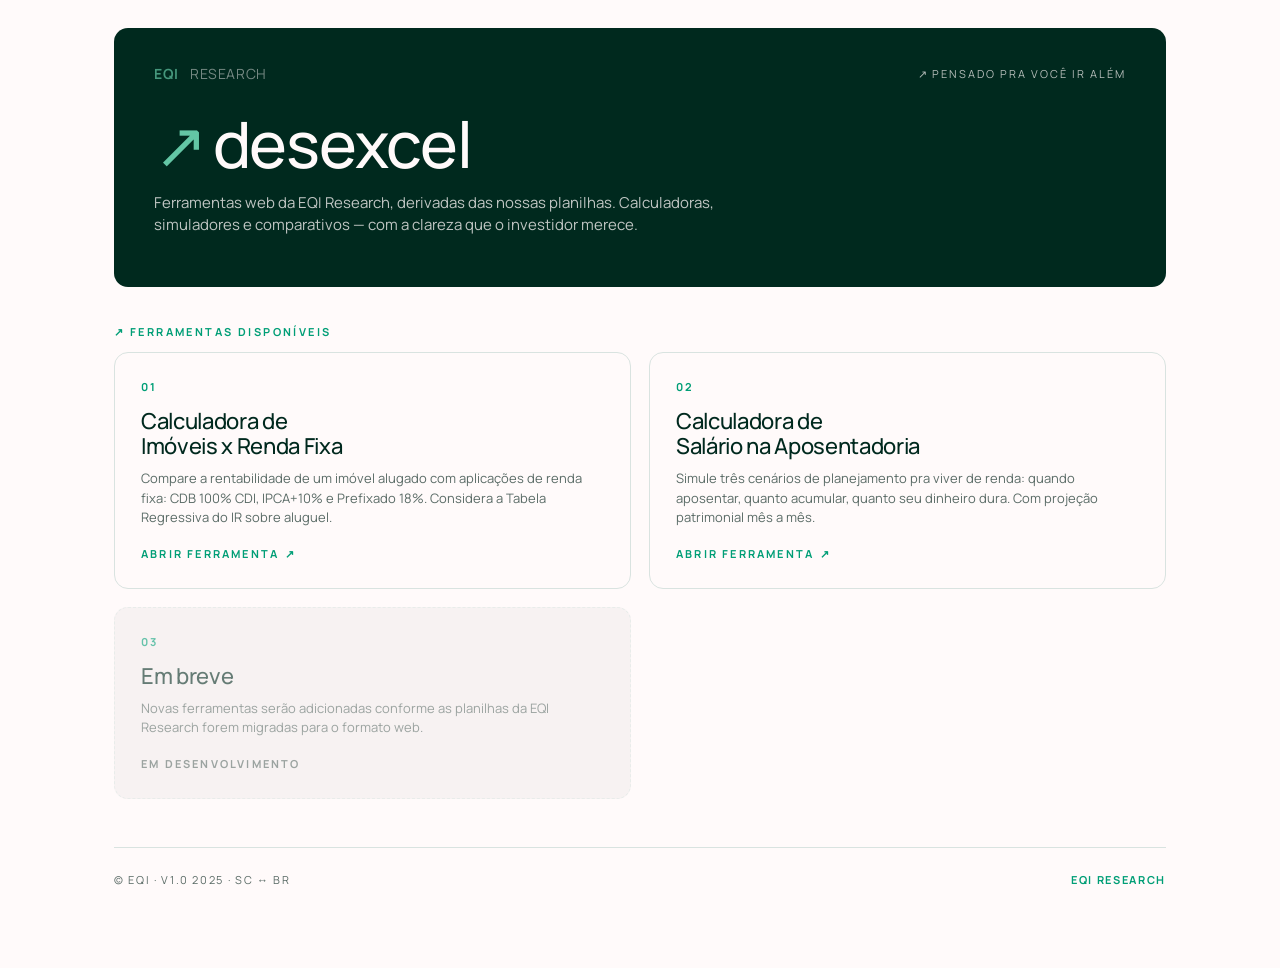
==== commit b1e91d4f: "Adiciona calculadora de salario na aposentadoria" ====
--- a/index.html
+++ b/index.html
@@ -205,8 +205,15 @@
       <div class="go">Abrir ferramenta <span class="arrow">↗</span></div>
     </a>
 
+    <a class="tool" href="./aposentadoria/">
+      <div class="num">02</div>
+      <h2>Calculadora de<br>Salário na Aposentadoria</h2>
+      <p>Simule três cenários de planejamento pra viver de renda: quando aposentar, quanto acumular, quanto seu dinheiro dura. Com projeção patrimonial mês a mês.</p>
+      <div class="go">Abrir ferramenta <span class="arrow">↗</span></div>
+    </a>
+
     <div class="tool soon">
-      <div class="num">02</div>
+      <div class="num">03</div>
       <h2>Em breve</h2>
       <p>Novas ferramentas serão adicionadas conforme as planilhas da EQI Research forem migradas para o formato web.</p>
       <div class="go">Em desenvolvimento</div>
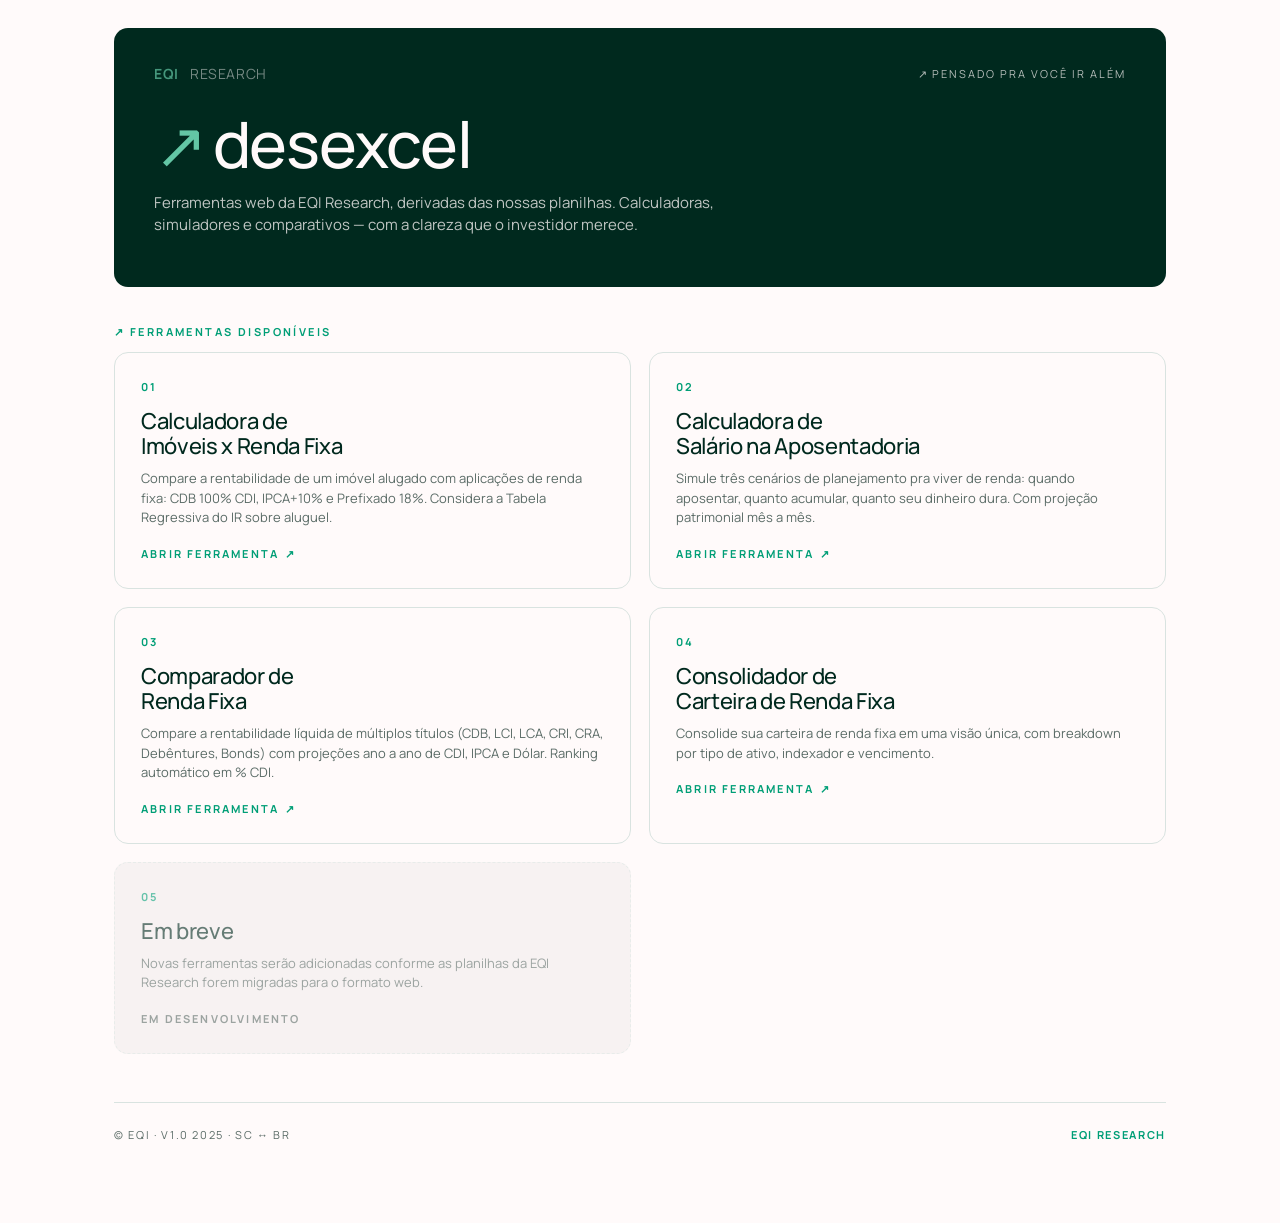
==== commit 6065b488: "Adiciona comparador de renda fixa" ====
--- a/index.html
+++ b/index.html
@@ -212,8 +212,22 @@
       <div class="go">Abrir ferramenta <span class="arrow">↗</span></div>
     </a>
 
+    <a class="tool" href="./comparadorrf/">
+      <div class="num">03</div>
+      <h2>Comparador de<br>Renda Fixa</h2>
+      <p>Compare a rentabilidade líquida de múltiplos títulos (CDB, LCI, LCA, CRI, CRA, Debêntures, Bonds) com projeções ano a ano de CDI, IPCA e Dólar. Ranking automático em % CDI.</p>
+      <div class="go">Abrir ferramenta <span class="arrow">↗</span></div>
+    </a>
+
+    <a class="tool" href="./rendafixa/">
+      <div class="num">04</div>
+      <h2>Consolidador de<br>Carteira de Renda Fixa</h2>
+      <p>Consolide sua carteira de renda fixa em uma visão única, com breakdown por tipo de ativo, indexador e vencimento.</p>
+      <div class="go">Abrir ferramenta <span class="arrow">↗</span></div>
+    </a>
+
     <div class="tool soon">
-      <div class="num">03</div>
+      <div class="num">05</div>
       <h2>Em breve</h2>
       <p>Novas ferramentas serão adicionadas conforme as planilhas da EQI Research forem migradas para o formato web.</p>
       <div class="go">Em desenvolvimento</div>
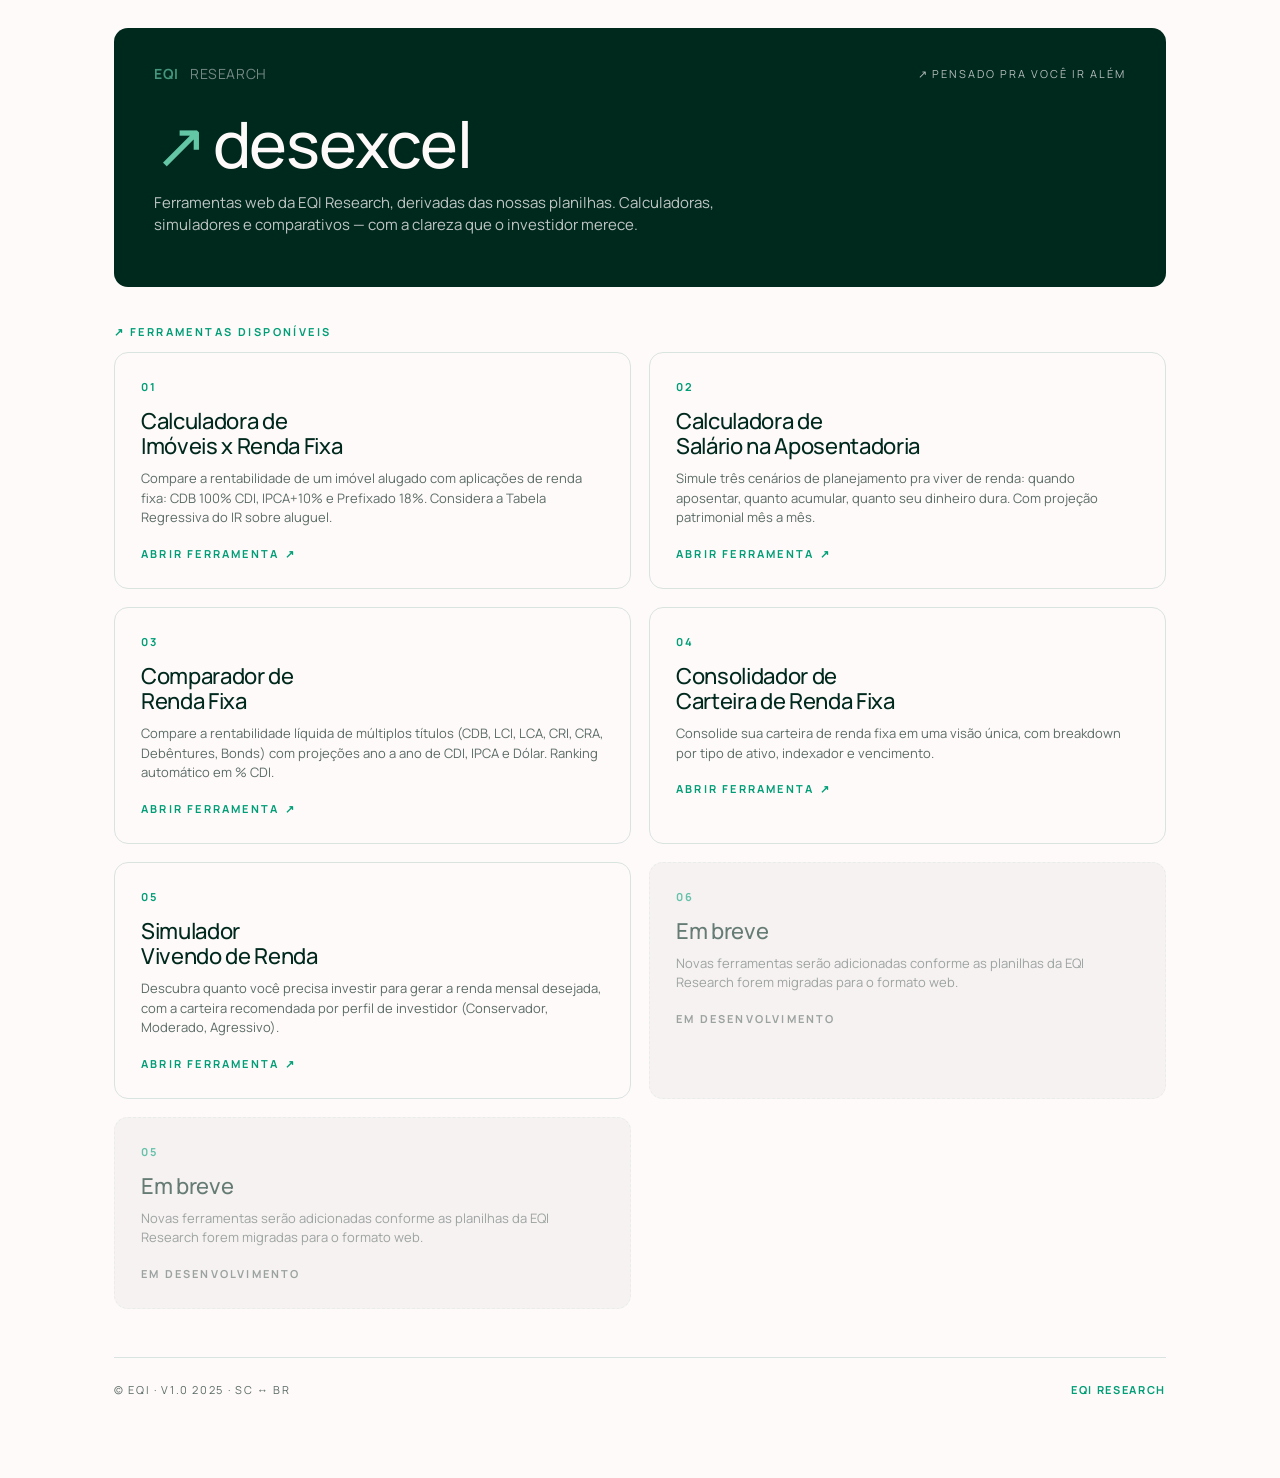
==== commit f40740d2: "Inclusão do Vivendo de Renda" ====
--- a/index.html
+++ b/index.html
@@ -226,6 +226,20 @@
       <div class="go">Abrir ferramenta <span class="arrow">↗</span></div>
     </a>
 
+    <a class="tool" href="./vivendaderenda/">
+      <div class="num">05</div>
+      <h2>Simulador<br>Vivendo de Renda</h2>
+      <p>Descubra quanto você precisa investir para gerar a renda mensal desejada, com a carteira recomendada por perfil de investidor (Conservador, Moderado, Agressivo).</p>
+      <div class="go">Abrir ferramenta <span class="arrow">↗</span></div>
+    </a>
+
+    <div class="tool soon">
+      <div class="num">06</div>
+      <h2>Em breve</h2>
+      <p>Novas ferramentas serão adicionadas conforme as planilhas da EQI Research forem migradas para o formato web.</p>
+      <div class="go">Em desenvolvimento</div>
+    </div>
+
     <div class="tool soon">
       <div class="num">05</div>
       <h2>Em breve</h2>
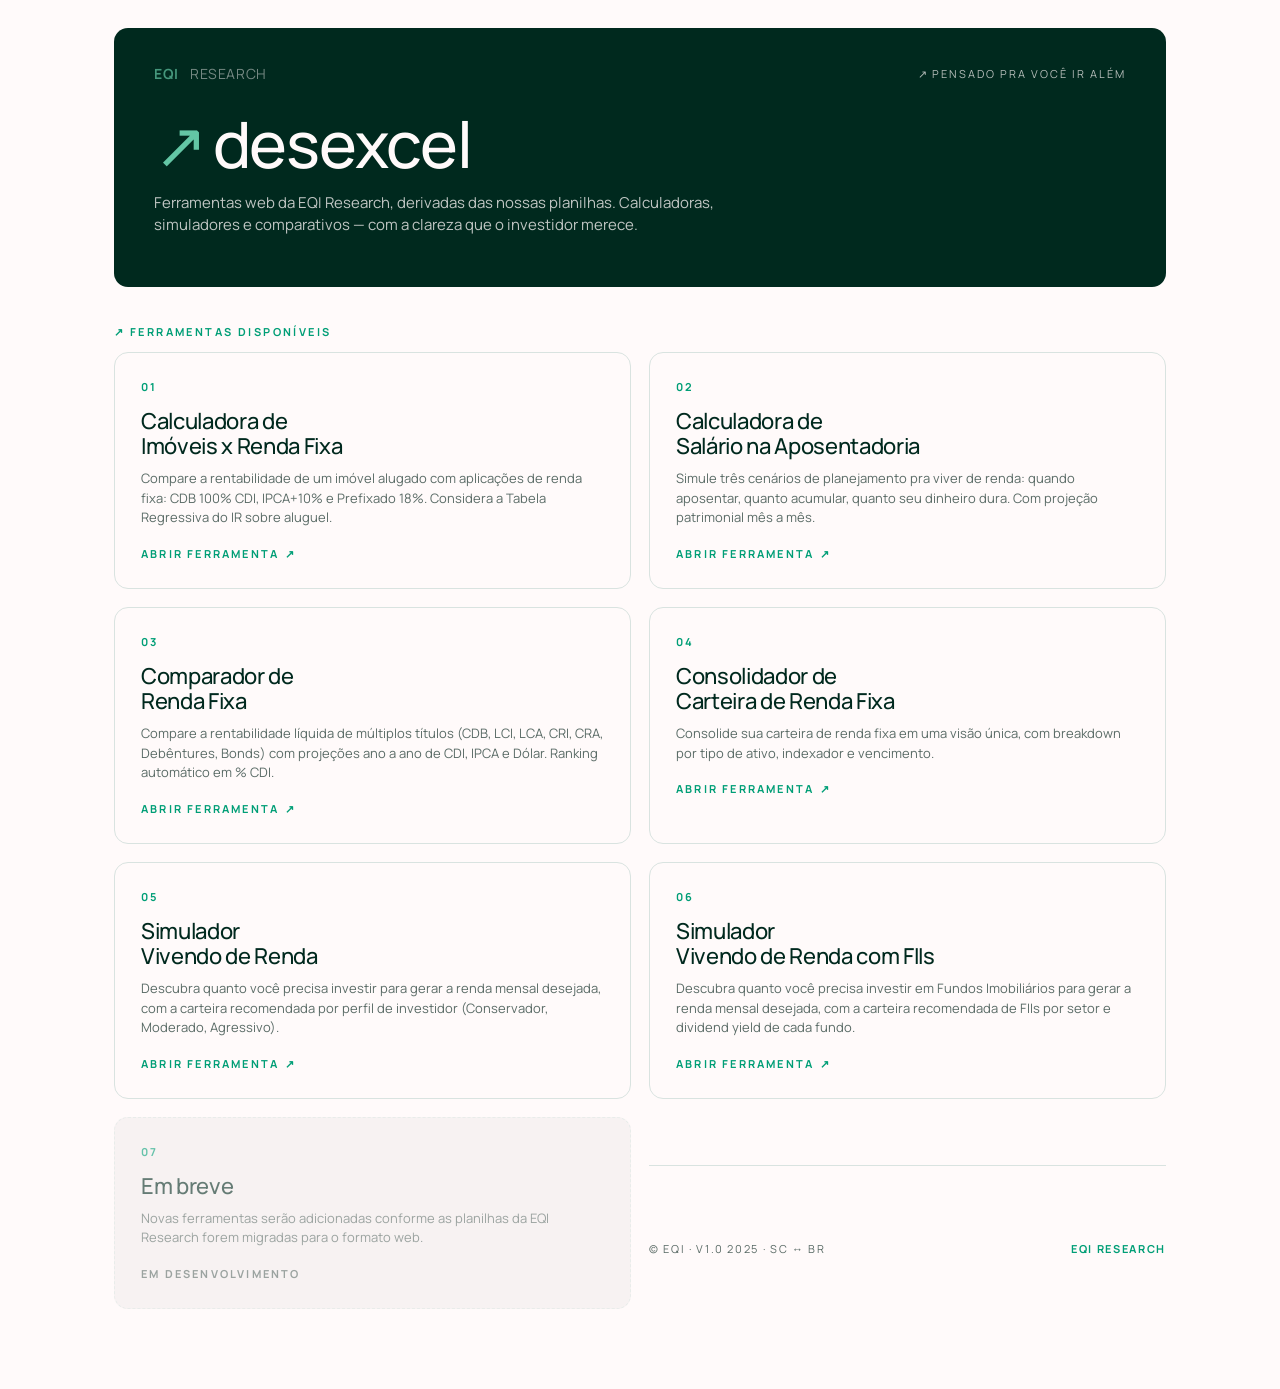
==== commit 6643f750: "Revise tool section with new simulator for FIIs Updated the tool section to include a simulator for " ====
--- a/index.html
+++ b/index.html
@@ -233,21 +233,19 @@
       <div class="go">Abrir ferramenta <span class="arrow">↗</span></div>
     </a>
 
+    <a class="tool" href="./vivendoderendafiis/">
+      <div class="num">06</div>
+      <h2>Simulador<br>Vivendo de Renda com FIIs</h2>
+      <p>Descubra quanto você precisa investir em Fundos Imobiliários para gerar a renda mensal desejada, com a carteira recomendada de FIIs por setor e dividend yield de cada fundo.</p>
+      <div class="go">Abrir ferramenta <span class="arrow">↗</span></div>
+    </a>
+
     <div class="tool soon">
-      <div class="num">06</div>
+      <div class="num">07</div>
       <h2>Em breve</h2>
       <p>Novas ferramentas serão adicionadas conforme as planilhas da EQI Research forem migradas para o formato web.</p>
       <div class="go">Em desenvolvimento</div>
     </div>
-
-    <div class="tool soon">
-      <div class="num">05</div>
-      <h2>Em breve</h2>
-      <p>Novas ferramentas serão adicionadas conforme as planilhas da EQI Research forem migradas para o formato web.</p>
-      <div class="go">Em desenvolvimento</div>
-    </div>
-
-  </div>
 
   <div class="footer">
     <div>© EQI · v1.0 2025 · SC ↔ BR</div>
